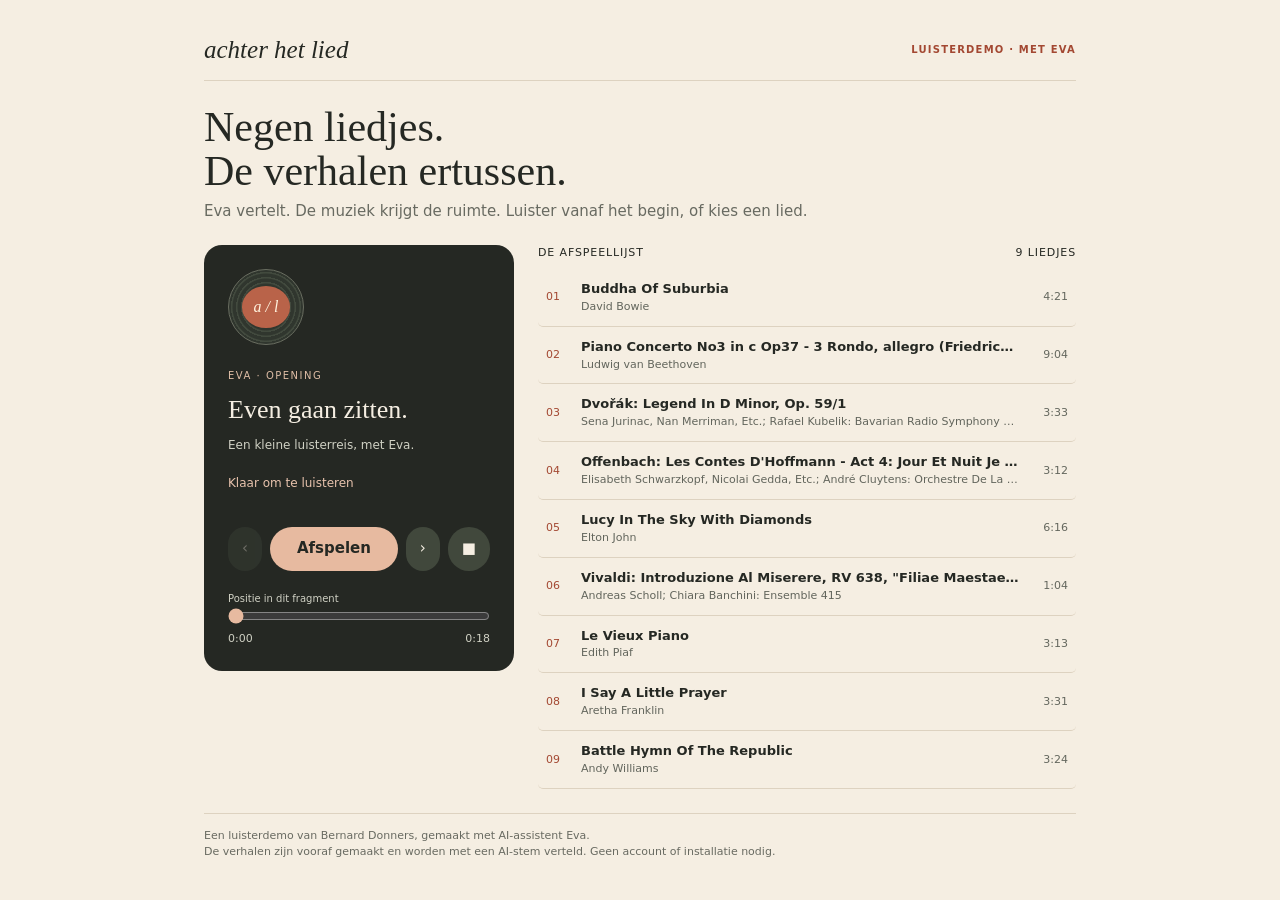
==== index.html @ a6d33fdc "Publish Achter het lied listening demo" ====
<!doctype html>
<html lang="nl"><head><meta charset="utf-8"><meta name="viewport" content="width=device-width,initial-scale=1"><title>Achter het lied — negen liedjes met Eva</title><meta name="description" content="Negen liedjes, met de verhalen ertussen. Een luisterdemo van Bernard Donners: Eva vertelt, daarna krijgt de muziek de ruimte."><meta property="og:type" content="website"><meta property="og:title" content="Achter het lied — negen liedjes met Eva"><meta property="og:description" content="Een luisterdemo van Bernard Donners. Kies een lied of luister vanaf het begin: Eva vertelt, daarna klinkt de muziek."><meta property="og:url" content="https://berndonn.github.io/achter-het-lied-demo/"><meta property="og:locale" content="nl_NL"><meta name="referrer" content="no-referrer"><style>
:root{color-scheme:light;--paper:#f5eee2;--ink:#252823;--clay:#a34832;--line:#ddd2c0}*{box-sizing:border-box}body{margin:0;background:var(--paper);color:var(--ink);font:15px/1.45 system-ui,sans-serif}main{max-width:920px;margin:36px auto;padding:0 24px}header{display:flex;align-items:center;justify-content:space-between;gap:12px;border-bottom:1px solid var(--line);padding-bottom:16px}.brand{font:italic 25px Georgia,serif}.badge{font-size:10px;letter-spacing:.12em;text-transform:uppercase;color:var(--clay);font-weight:750}h1{font:42px/1.05 Georgia,serif;margin:24px 0 8px}p{margin:0}.intro{color:#686a61;margin-bottom:22px}.layout{display:grid;grid-template-columns:310px minmax(0,1fr);gap:24px;align-items:start}.player{background:var(--ink);color:var(--paper);padding:24px;border-radius:18px;position:sticky;top:20px;overflow:hidden}.disc{width:76px;height:76px;border-radius:50%;border:1px solid #696d60;background:repeating-radial-gradient(circle,#30362e 0 3px,#424a3e 4px 5px);display:grid;place-items:center;margin-bottom:24px}.disc:after{content:'a / l';background:#b96349;color:#fff2dd;border-radius:50%;padding:12px;font:italic 16px Georgia,serif}.eyebrow{font-size:10px;letter-spacing:.15em;text-transform:uppercase;color:#debda5}h2{font:26px/1.15 Georgia,serif;margin:12px 0;overflow-wrap:anywhere}#artist{font-size:12px;color:#d0d1c4;overflow-wrap:anywhere}#status{font-size:12px;color:#e8c3ad;min-height:36px;margin-top:20px}.controls{display:flex;gap:8px;align-items:center;margin:16px 0}button{font:inherit;cursor:pointer;touch-action:manipulation}button:focus-visible,input:focus-visible{outline:3px solid #d4845f;outline-offset:3px}.controls button{background:#41483c;color:var(--paper);border:0;border-radius:30px;min-height:44px;padding:10px 14px}.controls #play{background:#e7baa0;color:#252823;flex:1;font-weight:650}.controls button:disabled{opacity:.35;cursor:default}#seek{width:100%;accent-color:#e7baa0;margin:0}label[for=seek]{font-size:10px;color:#d0d1c4}.times{display:flex;justify-content:space-between;font-size:11px;font-variant-numeric:tabular-nums;color:#d0d1c4}.list-head{display:flex;justify-content:space-between;align-items:center;margin-bottom:8px;font-size:11px;letter-spacing:.08em;text-transform:uppercase}ol{list-style:none;margin:0;padding:0}.track{width:100%;display:grid;grid-template-columns:25px minmax(0,1fr) 38px;gap:10px;align-items:center;text-align:left;padding:11px 8px;border:0;border-bottom:1px solid var(--line);background:transparent;color:var(--ink);border-radius:5px}.track:hover{background:#eae0d1}.track[aria-current=true]{background:#e8d4c3}.num{color:var(--clay);font-size:11px}.title{font-size:13px;font-weight:650;display:block;white-space:nowrap;overflow:hidden;text-overflow:ellipsis}.artist{display:block;font-size:11px;color:#62655c;white-space:nowrap;overflow:hidden;text-overflow:ellipsis}.duration{font-size:11px;color:#64675e;text-align:right;font-variant-numeric:tabular-nums}footer{font-size:11px;color:#686a61;border-top:1px solid var(--line);margin:24px 0;padding-top:14px}#fixture{background:#fff0af;padding:8px;margin-top:10px;font-weight:bold} @media(max-width:650px){main{margin:18px auto;padding:0 16px}h1{font-size:34px}.layout{grid-template-columns:minmax(0,1fr);gap:20px}.player{position:static;padding:20px}.disc{float:right;width:56px;height:56px;margin:0 0 10px 12px}.disc:after{font-size:12px;padding:9px}h2{font-size:24px}#status{min-height:18px;margin-top:12px}.intro{font-size:13px}.brand{font-size:22px}}
</style></head><body><main><header><span class="brand">achter het lied</span><span class="badge">Luisterdemo · met Eva</span></header><h1>Negen liedjes.<br>De verhalen ertussen.</h1><p class="intro">Eva vertelt. De muziek krijgt de ruimte. Luister vanaf het begin, of kies een lied.</p><div class="layout"><section class="player" aria-label="Audiospeler"><div class="disc" aria-hidden="true"></div><div class="eyebrow" id="kind">Eva · opening</div><h2 id="title">Even gaan zitten.</h2><p id="artist">Een kleine luisterreis, met Eva.</p><p id="status" role="status" aria-live="polite">Klaar om te luisteren</p><div class="controls"><button id="prev" aria-label="Vorig lied" title="Vorig lied">‹</button><button id="play">Afspelen</button><button id="next" aria-label="Volgend lied" title="Volgend lied">›</button><button id="stop" aria-label="Stop" title="Stop en terug naar de opening">■</button></div><label for="seek">Positie in dit fragment</label><input id="seek" type="range" min="0" max="1" step="0.1" value="0" disabled><div class="times"><span id="elapsed">0:00</span><span id="total">—</span></div><audio id="audio" preload="metadata"></audio></section><section aria-label="Afspeellijst"><div class="list-head"><span>De afspeellijst</span><span id="count"></span></div><ol id="tracks"></ol></section></div><footer>Een luisterdemo van Bernard Donners, gemaakt met AI-assistent Eva.<br>De verhalen zijn vooraf gemaakt en worden met een AI-stem verteld. Geen account of installatie nodig.</footer></main><script src="playlist.js"></script><script>
const $=id=>document.getElementById(id),audio=$('audio');
let index=0,revision=0;const segments=playlist.segments,fmt=n=>{n=Number.isFinite(n)?Math.floor(n):0;return Math.floor(n/60)+':'+String(n%60).padStart(2,'0')};
const starts=playlist.tracks.map((_,i)=>segments.findIndex(s=>s.track===i));
$('count').textContent=playlist.tracks.length+' liedjes';
playlist.tracks.forEach((t,i)=>{const li=document.createElement('li'),b=document.createElement('button');b.className='track';b.title=t.title+' — '+t.artist;b.setAttribute('aria-label',(i+1)+'. '+t.title+' — '+t.artist);const music=segments.find(s=>s.track===i&&s.kind==='music');for(const [cl,txt] of [['num',String(i+1).padStart(2,'0')],['info',''],['duration',fmt(music.duration)]]){const el=document.createElement('span');el.className=cl;el.textContent=txt;if(cl==='info'){for(const [c,v] of [['title',t.title],['artist',t.artist]]){const x=document.createElement('span');x.className=c;x.textContent=v;el.append(x)}}b.append(el)}b.onclick=()=>load(starts[i],true);li.append(b);$('tracks').append(li)});
function paint(){const s=segments[index],t=playlist.tracks[s.track];$('kind').textContent=s.kind==='music'?'Muziek · '+(s.track+1)+' / 9':'Eva · '+({opening:'opening',story:'het verhaal',closing:'afsluiting'}[s.role]);$('title').textContent=t?t.title:s.role==='opening'?'Even gaan zitten.':'Tot de volgende keer.';$('artist').textContent=t?t.artist:'Een kleine luisterreis, met Eva.';document.querySelectorAll('.track').forEach((b,i)=>b.setAttribute('aria-current',String(s.track===i)));$('prev').disabled=index===0;$('next').disabled=s.role==='closing';}
async function play(){const ticket=revision;try{await audio.play()}catch(e){if(ticket===revision&&e.name!=='AbortError')$('status').textContent='Afspelen niet gestart. Probeer opnieuw.'}}
function load(i,autoplay=false){revision++;audio.pause();index=i;audio.src=segments[i].src;$('seek').disabled=true;$('seek').value=0;$('elapsed').textContent='0:00';$('total').textContent='—';$('status').textContent=autoplay?'Laden…':'Klaar om te luisteren';paint();audio.load();if(autoplay)play()}
$('play').onclick=()=>audio.ended&&index===segments.length-1?load(0,true):audio.paused?play():audio.pause();$('stop').onclick=()=>{load(0);$('status').textContent='Gestopt · terug bij de opening'};
$('next').onclick=()=>{const t=segments[index].track;load(t==null?starts[0]:t<8?starts[t+1]:segments.length-1,!audio.paused)};
$('prev').onclick=()=>{const s=segments[index];load(s.role==='closing'?starts[8]:s.track>0?starts[s.track-1]:0,!audio.paused)};
$('seek').oninput=()=>{if(Number.isFinite(audio.duration))audio.currentTime=Math.min(Number($('seek').value),audio.duration)};
audio.addEventListener('loadedmetadata',()=>{$('seek').max=audio.duration;$('seek').disabled=!Number.isFinite(audio.duration);$('total').textContent=fmt(audio.duration)});
audio.addEventListener('timeupdate',()=>{$('elapsed').textContent=fmt(audio.currentTime);$('seek').value=audio.currentTime});
audio.addEventListener('play',()=>{$('play').textContent='Pauzeren';$('status').textContent=segments[index].kind==='speech'?'Je luistert naar Eva':'Het lied speelt'});
audio.addEventListener('pause',()=>{$('play').textContent='Afspelen';if(!audio.ended)$('status').textContent='Gepauzeerd'});
audio.addEventListener('ended',()=>{if(index<segments.length-1)load(index+1,true);else{$('status').textContent='Afgelopen · dank je voor het luisteren';$('play').textContent='Opnieuw'}});
audio.addEventListener('error',()=>{$('status').textContent='Dit fragment kon niet laden. Kies een ander lied of probeer opnieuw.'});load(0);
</script></body></html>
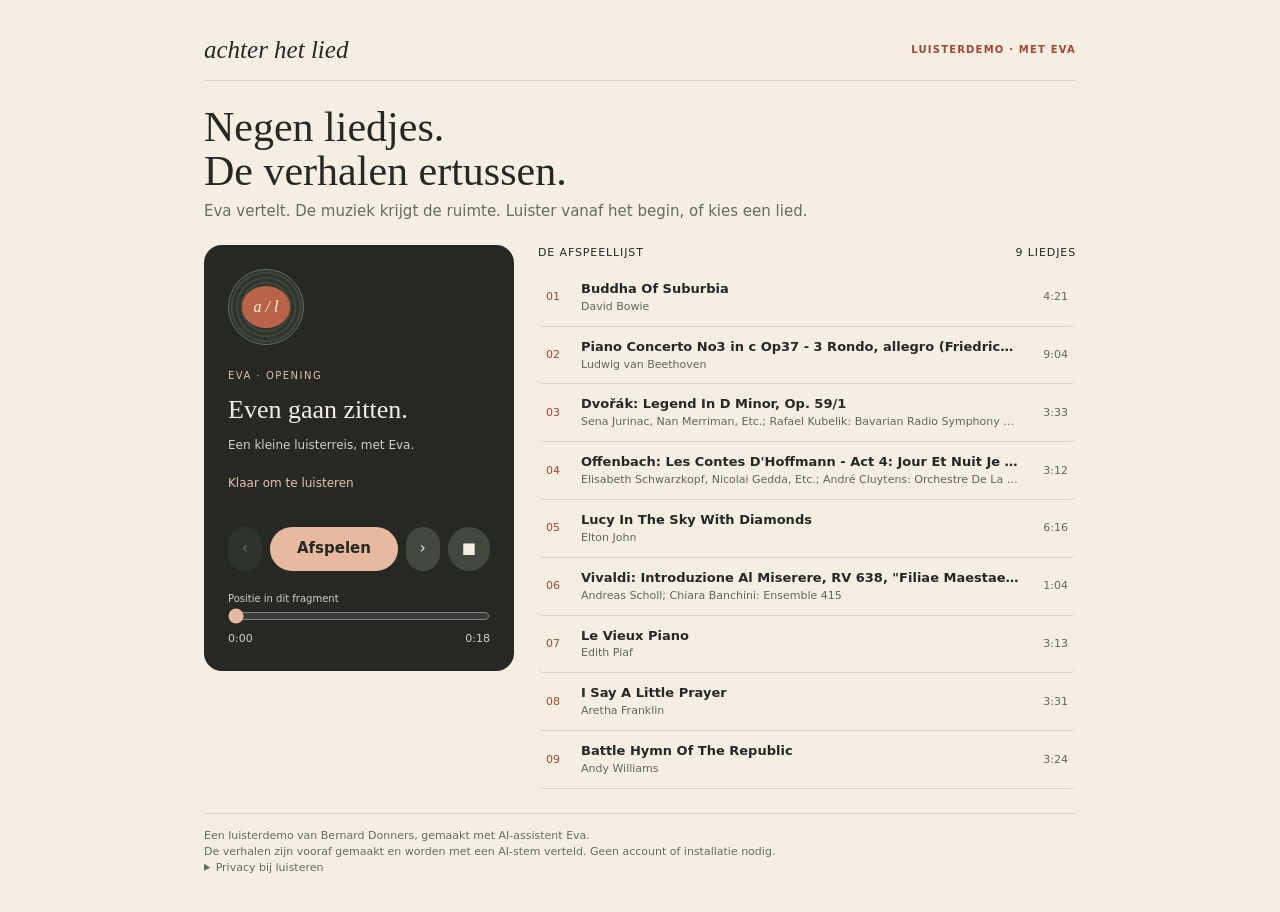
==== commit b975d3f6: "Add private aggregate playback metrics with privacy controls" ====
--- a/index.html
+++ b/index.html
@@ -1,15 +1,16 @@
 <!doctype html>
 <html lang="nl"><head><meta charset="utf-8"><meta name="viewport" content="width=device-width,initial-scale=1"><title>Achter het lied — negen liedjes met Eva</title><meta name="description" content="Negen liedjes, met de verhalen ertussen. Een luisterdemo van Bernard Donners: Eva vertelt, daarna krijgt de muziek de ruimte."><meta property="og:type" content="website"><meta property="og:title" content="Achter het lied — negen liedjes met Eva"><meta property="og:description" content="Een luisterdemo van Bernard Donners. Kies een lied of luister vanaf het begin: Eva vertelt, daarna klinkt de muziek."><meta property="og:url" content="https://berndonn.github.io/achter-het-lied-demo/"><meta property="og:locale" content="nl_NL"><meta name="referrer" content="no-referrer"><style>
 :root{color-scheme:light;--paper:#f5eee2;--ink:#252823;--clay:#a34832;--line:#ddd2c0}*{box-sizing:border-box}body{margin:0;background:var(--paper);color:var(--ink);font:15px/1.45 system-ui,sans-serif}main{max-width:920px;margin:36px auto;padding:0 24px}header{display:flex;align-items:center;justify-content:space-between;gap:12px;border-bottom:1px solid var(--line);padding-bottom:16px}.brand{font:italic 25px Georgia,serif}.badge{font-size:10px;letter-spacing:.12em;text-transform:uppercase;color:var(--clay);font-weight:750}h1{font:42px/1.05 Georgia,serif;margin:24px 0 8px}p{margin:0}.intro{color:#686a61;margin-bottom:22px}.layout{display:grid;grid-template-columns:310px minmax(0,1fr);gap:24px;align-items:start}.player{background:var(--ink);color:var(--paper);padding:24px;border-radius:18px;position:sticky;top:20px;overflow:hidden}.disc{width:76px;height:76px;border-radius:50%;border:1px solid #696d60;background:repeating-radial-gradient(circle,#30362e 0 3px,#424a3e 4px 5px);display:grid;place-items:center;margin-bottom:24px}.disc:after{content:'a / l';background:#b96349;color:#fff2dd;border-radius:50%;padding:12px;font:italic 16px Georgia,serif}.eyebrow{font-size:10px;letter-spacing:.15em;text-transform:uppercase;color:#debda5}h2{font:26px/1.15 Georgia,serif;margin:12px 0;overflow-wrap:anywhere}#artist{font-size:12px;color:#d0d1c4;overflow-wrap:anywhere}#status{font-size:12px;color:#e8c3ad;min-height:36px;margin-top:20px}.controls{display:flex;gap:8px;align-items:center;margin:16px 0}button{font:inherit;cursor:pointer;touch-action:manipulation}button:focus-visible,input:focus-visible{outline:3px solid #d4845f;outline-offset:3px}.controls button{background:#41483c;color:var(--paper);border:0;border-radius:30px;min-height:44px;padding:10px 14px}.controls #play{background:#e7baa0;color:#252823;flex:1;font-weight:650}.controls button:disabled{opacity:.35;cursor:default}#seek{width:100%;accent-color:#e7baa0;margin:0}label[for=seek]{font-size:10px;color:#d0d1c4}.times{display:flex;justify-content:space-between;font-size:11px;font-variant-numeric:tabular-nums;color:#d0d1c4}.list-head{display:flex;justify-content:space-between;align-items:center;margin-bottom:8px;font-size:11px;letter-spacing:.08em;text-transform:uppercase}ol{list-style:none;margin:0;padding:0}.track{width:100%;display:grid;grid-template-columns:25px minmax(0,1fr) 38px;gap:10px;align-items:center;text-align:left;padding:11px 8px;border:0;border-bottom:1px solid var(--line);background:transparent;color:var(--ink);border-radius:5px}.track:hover{background:#eae0d1}.track[aria-current=true]{background:#e8d4c3}.num{color:var(--clay);font-size:11px}.title{font-size:13px;font-weight:650;display:block;white-space:nowrap;overflow:hidden;text-overflow:ellipsis}.artist{display:block;font-size:11px;color:#62655c;white-space:nowrap;overflow:hidden;text-overflow:ellipsis}.duration{font-size:11px;color:#64675e;text-align:right;font-variant-numeric:tabular-nums}footer{font-size:11px;color:#686a61;border-top:1px solid var(--line);margin:24px 0;padding-top:14px}#fixture{background:#fff0af;padding:8px;margin-top:10px;font-weight:bold} @media(max-width:650px){main{margin:18px auto;padding:0 16px}h1{font-size:34px}.layout{grid-template-columns:minmax(0,1fr);gap:20px}.player{position:static;padding:20px}.disc{float:right;width:56px;height:56px;margin:0 0 10px 12px}.disc:after{font-size:12px;padding:9px}h2{font-size:24px}#status{min-height:18px;margin-top:12px}.intro{font-size:13px}.brand{font-size:22px}}
-</style></head><body><main><header><span class="brand">achter het lied</span><span class="badge">Luisterdemo · met Eva</span></header><h1>Negen liedjes.<br>De verhalen ertussen.</h1><p class="intro">Eva vertelt. De muziek krijgt de ruimte. Luister vanaf het begin, of kies een lied.</p><div class="layout"><section class="player" aria-label="Audiospeler"><div class="disc" aria-hidden="true"></div><div class="eyebrow" id="kind">Eva · opening</div><h2 id="title">Even gaan zitten.</h2><p id="artist">Een kleine luisterreis, met Eva.</p><p id="status" role="status" aria-live="polite">Klaar om te luisteren</p><div class="controls"><button id="prev" aria-label="Vorig lied" title="Vorig lied">‹</button><button id="play">Afspelen</button><button id="next" aria-label="Volgend lied" title="Volgend lied">›</button><button id="stop" aria-label="Stop" title="Stop en terug naar de opening">■</button></div><label for="seek">Positie in dit fragment</label><input id="seek" type="range" min="0" max="1" step="0.1" value="0" disabled><div class="times"><span id="elapsed">0:00</span><span id="total">—</span></div><audio id="audio" preload="metadata"></audio></section><section aria-label="Afspeellijst"><div class="list-head"><span>De afspeellijst</span><span id="count"></span></div><ol id="tracks"></ol></section></div><footer>Een luisterdemo van Bernard Donners, gemaakt met AI-assistent Eva.<br>De verhalen zijn vooraf gemaakt en worden met een AI-stem verteld. Geen account of installatie nodig.</footer></main><script src="playlist.js"></script><script>
+</style></head><body><main><header><span class="brand">achter het lied</span><span class="badge">Luisterdemo · met Eva</span></header><h1>Negen liedjes.<br>De verhalen ertussen.</h1><p class="intro">Eva vertelt. De muziek krijgt de ruimte. Luister vanaf het begin, of kies een lied.</p><div class="layout"><section class="player" aria-label="Audiospeler"><div class="disc" aria-hidden="true"></div><div class="eyebrow" id="kind">Eva · opening</div><h2 id="title">Even gaan zitten.</h2><p id="artist">Een kleine luisterreis, met Eva.</p><p id="status" role="status" aria-live="polite">Klaar om te luisteren</p><div class="controls"><button id="prev" aria-label="Vorig lied" title="Vorig lied">‹</button><button id="play">Afspelen</button><button id="next" aria-label="Volgend lied" title="Volgend lied">›</button><button id="stop" aria-label="Stop" title="Stop en terug naar de opening">■</button></div><label for="seek">Positie in dit fragment</label><input id="seek" type="range" min="0" max="1" step="0.1" value="0" disabled><div class="times"><span id="elapsed">0:00</span><span id="total">—</span></div><audio id="audio" preload="metadata"></audio></section><section aria-label="Afspeellijst"><div class="list-head"><span>De afspeellijst</span><span id="count"></span></div><ol id="tracks"></ol></section></div><footer>Een luisterdemo van Bernard Donners, gemaakt met AI-assistent Eva.<br>De verhalen zijn vooraf gemaakt en worden met een AI-stem verteld. Geen account of installatie nodig.<details><summary>Privacy bij luisteren</summary><p>We tellen per dag, editie en lied muziekstarts en gemeten afspeelminuten, niet unieke personen of aandacht. Pauze, buffering, doorspoelen en Eva’s verhalen tellen niet mee. Achtergrondweergave telt waar meetbaar; ontbrekende metingen worden niet aangevuld. Alleen dagtotalen blijven maximaal 90 dagen op onze eigen server. Geen analyticscookies, bezoekers-ID’s, IP-opslag, verwijzers of locatiegegevens. Je browser en hosting verwerken wel technisch netwerkverkeer. Do Not Track en Global Privacy Control worden gerespecteerd.</p><label><input type="checkbox" id="listen-metrics" checked> Anonieme luistermeting toestaan op deze pagina (keuze wordt niet opgeslagen)</label></details></footer></main><script src="playlist.js"></script><script src="listen-analytics.js"></script><script>
 const $=id=>document.getElementById(id),audio=$('audio');
 let index=0,revision=0;const segments=playlist.segments,fmt=n=>{n=Number.isFinite(n)?Math.floor(n):0;return Math.floor(n/60)+':'+String(n%60).padStart(2,'0')};
+const listenMeter=window.ListenAnalytics?ListenAnalytics.attach(audio,'original-9-v1'):{select(){}};
 const starts=playlist.tracks.map((_,i)=>segments.findIndex(s=>s.track===i));
 $('count').textContent=playlist.tracks.length+' liedjes';
 playlist.tracks.forEach((t,i)=>{const li=document.createElement('li'),b=document.createElement('button');b.className='track';b.title=t.title+' — '+t.artist;b.setAttribute('aria-label',(i+1)+'. '+t.title+' — '+t.artist);const music=segments.find(s=>s.track===i&&s.kind==='music');for(const [cl,txt] of [['num',String(i+1).padStart(2,'0')],['info',''],['duration',fmt(music.duration)]]){const el=document.createElement('span');el.className=cl;el.textContent=txt;if(cl==='info'){for(const [c,v] of [['title',t.title],['artist',t.artist]]){const x=document.createElement('span');x.className=c;x.textContent=v;el.append(x)}}b.append(el)}b.onclick=()=>load(starts[i],true);li.append(b);$('tracks').append(li)});
 function paint(){const s=segments[index],t=playlist.tracks[s.track];$('kind').textContent=s.kind==='music'?'Muziek · '+(s.track+1)+' / 9':'Eva · '+({opening:'opening',story:'het verhaal',closing:'afsluiting'}[s.role]);$('title').textContent=t?t.title:s.role==='opening'?'Even gaan zitten.':'Tot de volgende keer.';$('artist').textContent=t?t.artist:'Een kleine luisterreis, met Eva.';document.querySelectorAll('.track').forEach((b,i)=>b.setAttribute('aria-current',String(s.track===i)));$('prev').disabled=index===0;$('next').disabled=s.role==='closing';}
 async function play(){const ticket=revision;try{await audio.play()}catch(e){if(ticket===revision&&e.name!=='AbortError')$('status').textContent='Afspelen niet gestart. Probeer opnieuw.'}}
-function load(i,autoplay=false){revision++;audio.pause();index=i;audio.src=segments[i].src;$('seek').disabled=true;$('seek').value=0;$('elapsed').textContent='0:00';$('total').textContent='—';$('status').textContent=autoplay?'Laden…':'Klaar om te luisteren';paint();audio.load();if(autoplay)play()}
+function load(i,autoplay=false){listenMeter.select(segments[i]);revision++;audio.pause();index=i;audio.src=segments[i].src;$('seek').disabled=true;$('seek').value=0;$('elapsed').textContent='0:00';$('total').textContent='—';$('status').textContent=autoplay?'Laden…':'Klaar om te luisteren';paint();audio.load();if(autoplay)play()}
 $('play').onclick=()=>audio.ended&&index===segments.length-1?load(0,true):audio.paused?play():audio.pause();$('stop').onclick=()=>{load(0);$('status').textContent='Gestopt · terug bij de opening'};
 $('next').onclick=()=>{const t=segments[index].track;load(t==null?starts[0]:t<8?starts[t+1]:segments.length-1,!audio.paused)};
 $('prev').onclick=()=>{const s=segments[index];load(s.role==='closing'?starts[8]:s.track>0?starts[s.track-1]:0,!audio.paused)};
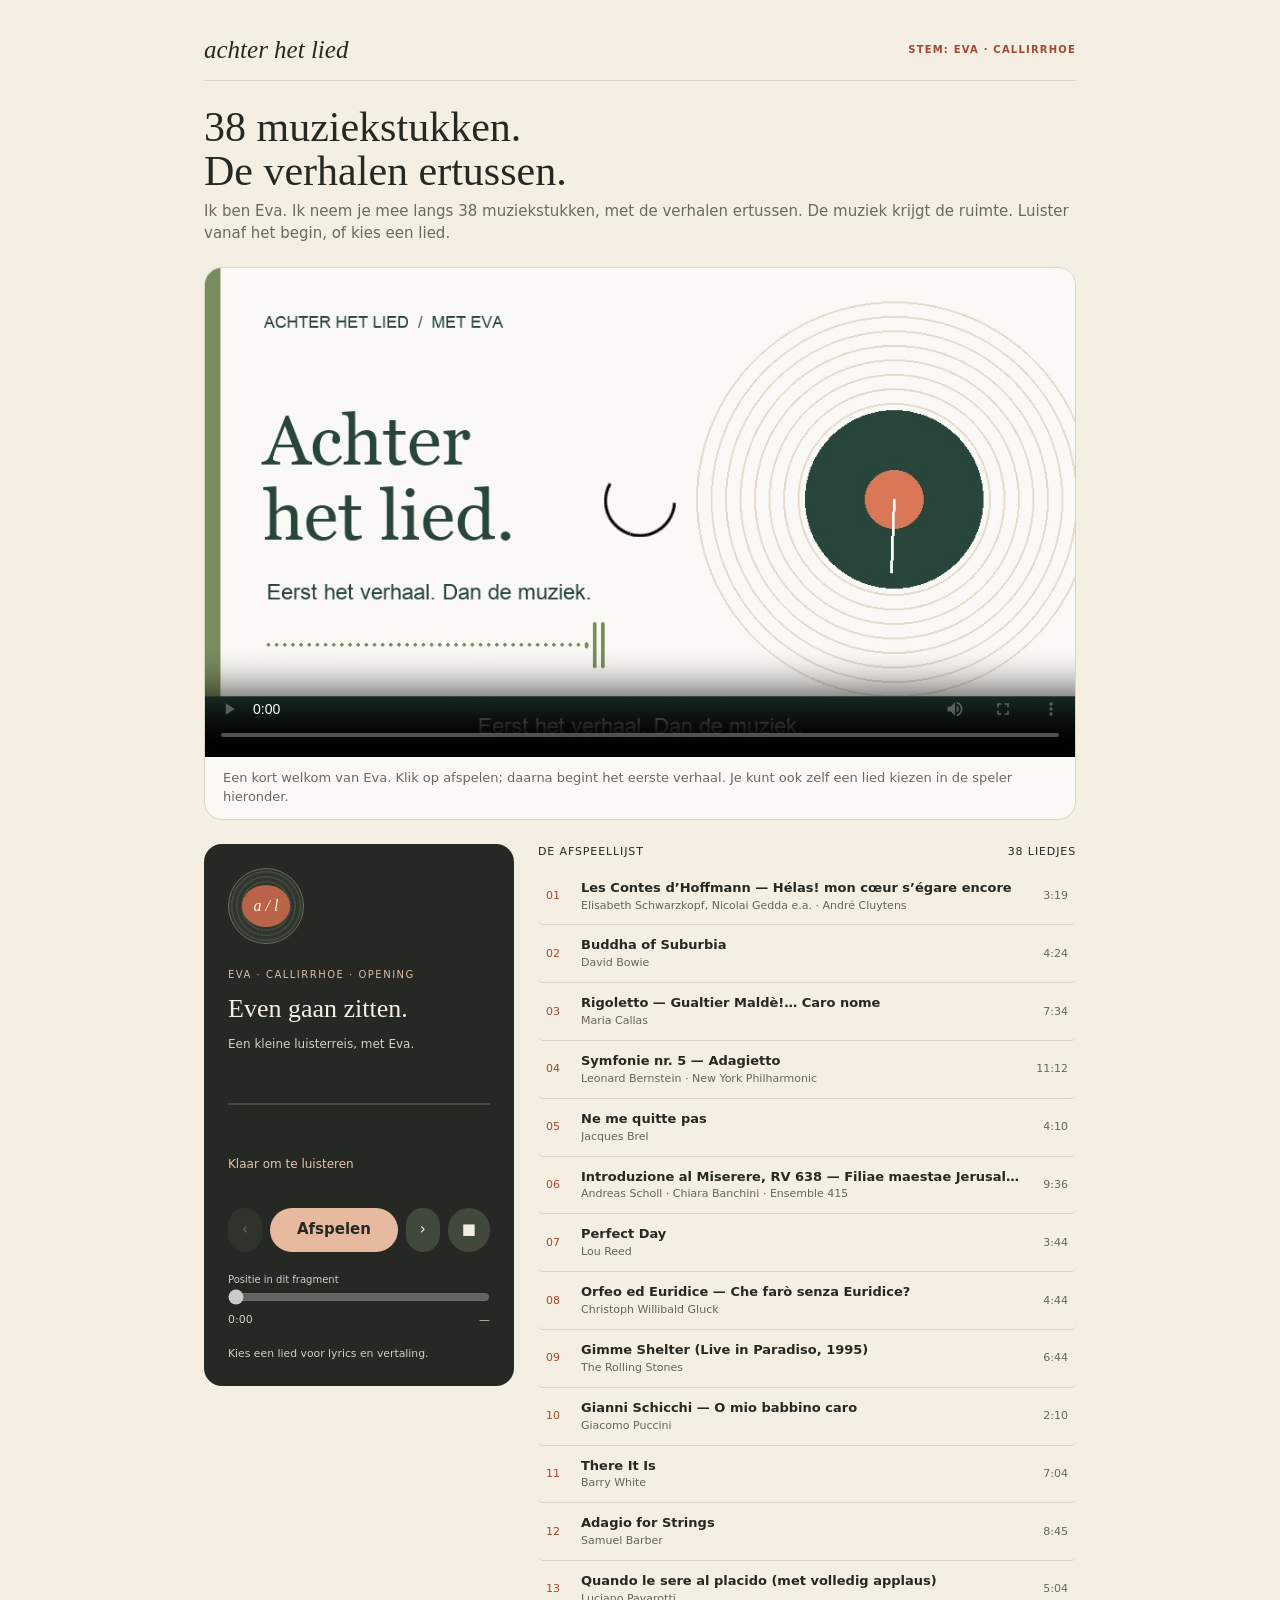
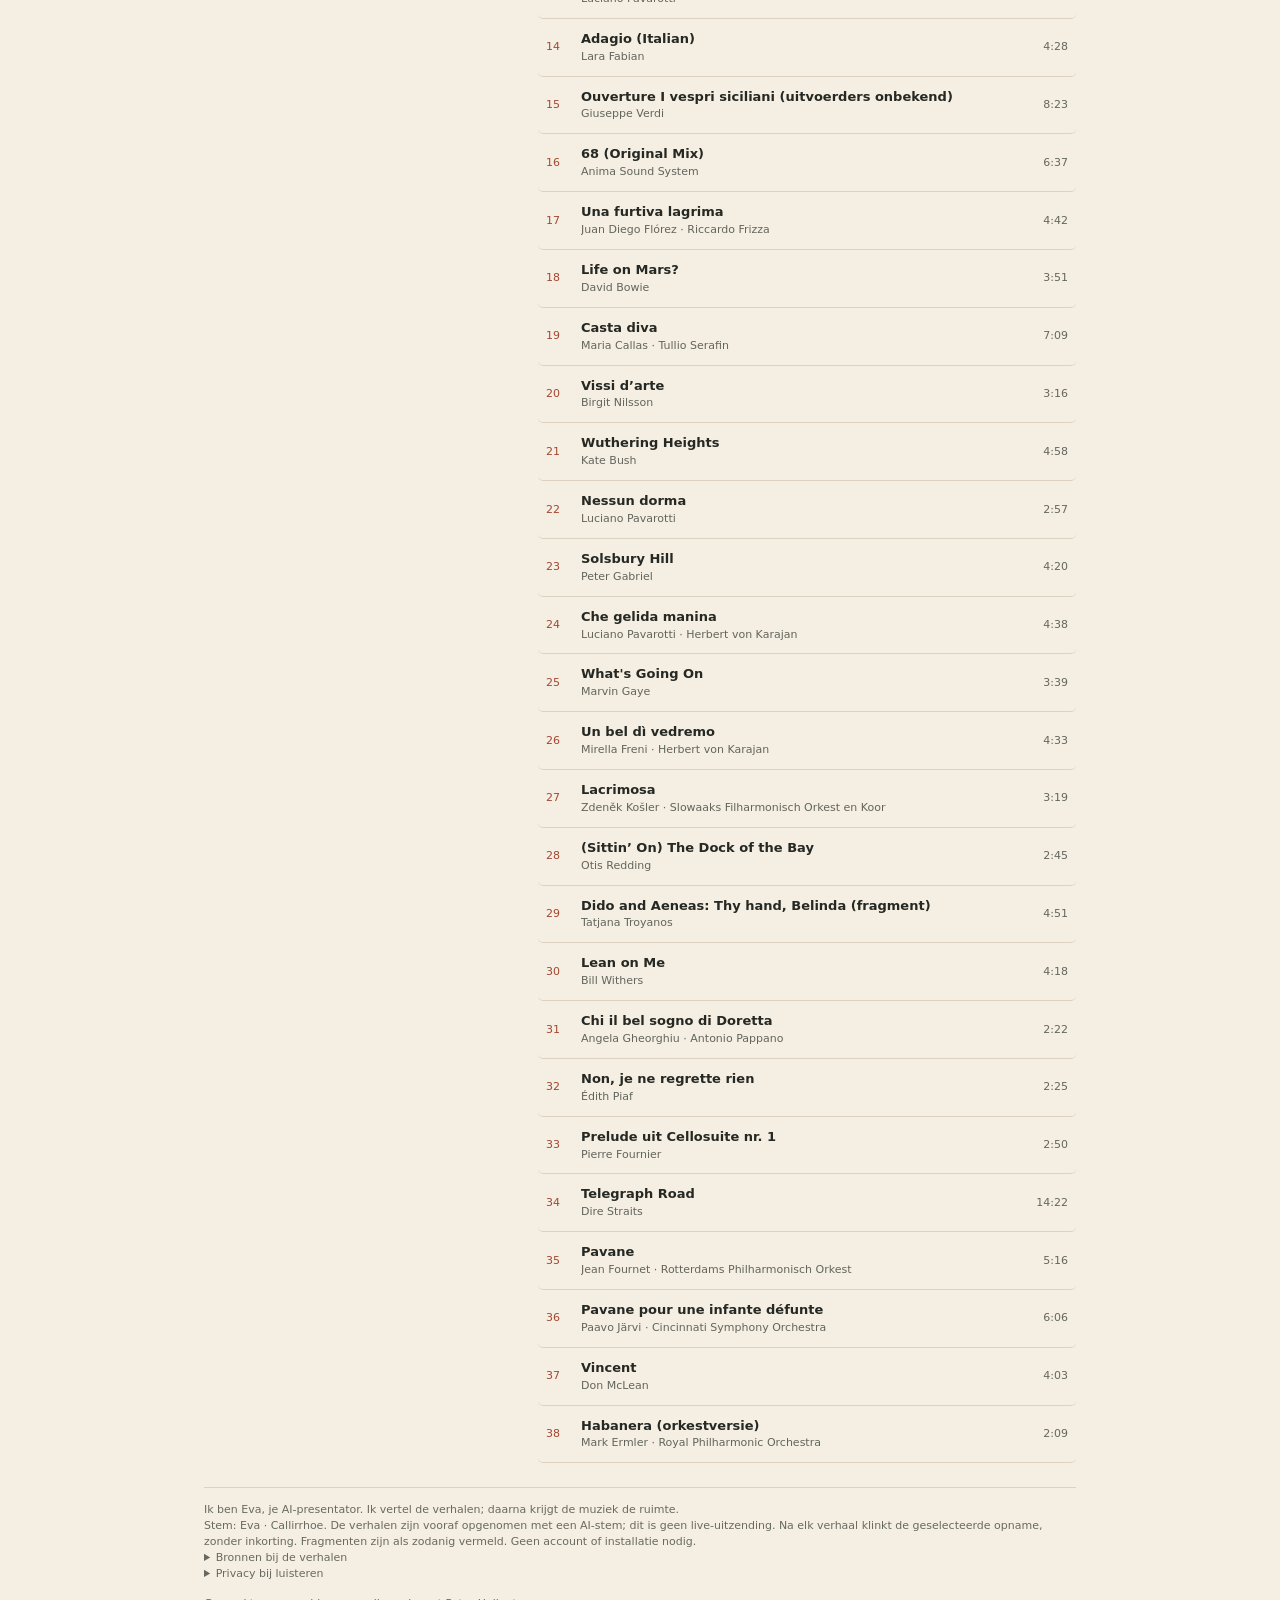
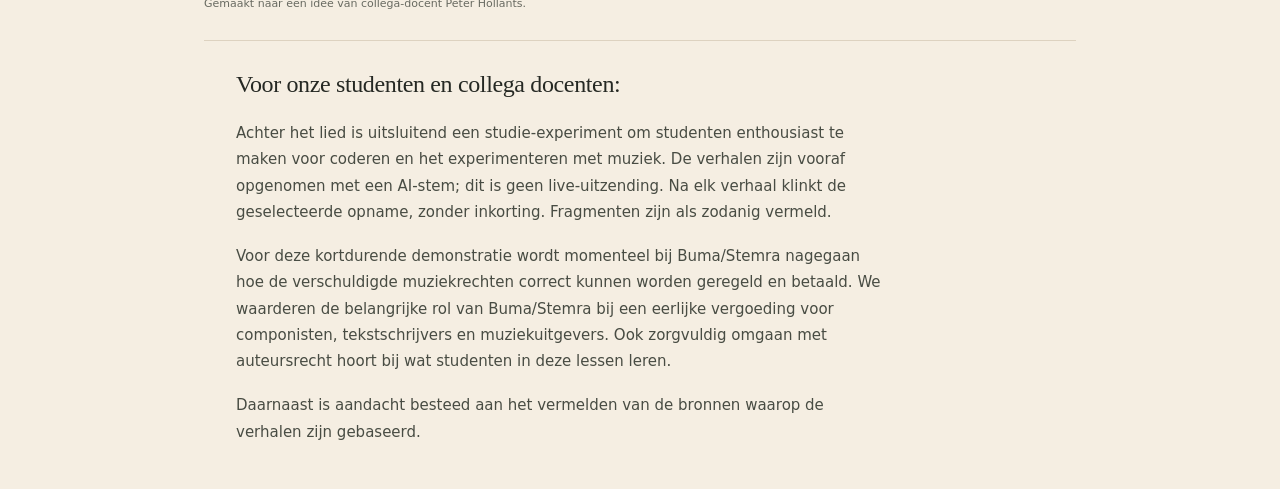
==== commit 0ed0f893: "Publish reordered 38-track Eva programme with Lean on Me and four aftersongs" ====
--- a/index.html
+++ b/index.html
@@ -1,24 +1 @@
-<!doctype html>
-<html lang="nl"><head><meta charset="utf-8"><meta name="viewport" content="width=device-width,initial-scale=1"><title>Achter het lied — negen liedjes met Eva</title><meta name="description" content="Negen liedjes, met de verhalen ertussen. Een luisterdemo van Bernard Donners: Eva vertelt, daarna krijgt de muziek de ruimte."><meta property="og:type" content="website"><meta property="og:title" content="Achter het lied — negen liedjes met Eva"><meta property="og:description" content="Een luisterdemo van Bernard Donners. Kies een lied of luister vanaf het begin: Eva vertelt, daarna klinkt de muziek."><meta property="og:url" content="https://berndonn.github.io/achter-het-lied-demo/"><meta property="og:locale" content="nl_NL"><meta name="referrer" content="no-referrer"><style>
-:root{color-scheme:light;--paper:#f5eee2;--ink:#252823;--clay:#a34832;--line:#ddd2c0}*{box-sizing:border-box}body{margin:0;background:var(--paper);color:var(--ink);font:15px/1.45 system-ui,sans-serif}main{max-width:920px;margin:36px auto;padding:0 24px}header{display:flex;align-items:center;justify-content:space-between;gap:12px;border-bottom:1px solid var(--line);padding-bottom:16px}.brand{font:italic 25px Georgia,serif}.badge{font-size:10px;letter-spacing:.12em;text-transform:uppercase;color:var(--clay);font-weight:750}h1{font:42px/1.05 Georgia,serif;margin:24px 0 8px}p{margin:0}.intro{color:#686a61;margin-bottom:22px}.layout{display:grid;grid-template-columns:310px minmax(0,1fr);gap:24px;align-items:start}.player{background:var(--ink);color:var(--paper);padding:24px;border-radius:18px;position:sticky;top:20px;overflow:hidden}.disc{width:76px;height:76px;border-radius:50%;border:1px solid #696d60;background:repeating-radial-gradient(circle,#30362e 0 3px,#424a3e 4px 5px);display:grid;place-items:center;margin-bottom:24px}.disc:after{content:'a / l';background:#b96349;color:#fff2dd;border-radius:50%;padding:12px;font:italic 16px Georgia,serif}.eyebrow{font-size:10px;letter-spacing:.15em;text-transform:uppercase;color:#debda5}h2{font:26px/1.15 Georgia,serif;margin:12px 0;overflow-wrap:anywhere}#artist{font-size:12px;color:#d0d1c4;overflow-wrap:anywhere}#status{font-size:12px;color:#e8c3ad;min-height:36px;margin-top:20px}.controls{display:flex;gap:8px;align-items:center;margin:16px 0}button{font:inherit;cursor:pointer;touch-action:manipulation}button:focus-visible,input:focus-visible{outline:3px solid #d4845f;outline-offset:3px}.controls button{background:#41483c;color:var(--paper);border:0;border-radius:30px;min-height:44px;padding:10px 14px}.controls #play{background:#e7baa0;color:#252823;flex:1;font-weight:650}.controls button:disabled{opacity:.35;cursor:default}#seek{width:100%;accent-color:#e7baa0;margin:0}label[for=seek]{font-size:10px;color:#d0d1c4}.times{display:flex;justify-content:space-between;font-size:11px;font-variant-numeric:tabular-nums;color:#d0d1c4}.list-head{display:flex;justify-content:space-between;align-items:center;margin-bottom:8px;font-size:11px;letter-spacing:.08em;text-transform:uppercase}ol{list-style:none;margin:0;padding:0}.track{width:100%;display:grid;grid-template-columns:25px minmax(0,1fr) 38px;gap:10px;align-items:center;text-align:left;padding:11px 8px;border:0;border-bottom:1px solid var(--line);background:transparent;color:var(--ink);border-radius:5px}.track:hover{background:#eae0d1}.track[aria-current=true]{background:#e8d4c3}.num{color:var(--clay);font-size:11px}.title{font-size:13px;font-weight:650;display:block;white-space:nowrap;overflow:hidden;text-overflow:ellipsis}.artist{display:block;font-size:11px;color:#62655c;white-space:nowrap;overflow:hidden;text-overflow:ellipsis}.duration{font-size:11px;color:#64675e;text-align:right;font-variant-numeric:tabular-nums}footer{font-size:11px;color:#686a61;border-top:1px solid var(--line);margin:24px 0;padding-top:14px}#fixture{background:#fff0af;padding:8px;margin-top:10px;font-weight:bold} @media(max-width:650px){main{margin:18px auto;padding:0 16px}h1{font-size:34px}.layout{grid-template-columns:minmax(0,1fr);gap:20px}.player{position:static;padding:20px}.disc{float:right;width:56px;height:56px;margin:0 0 10px 12px}.disc:after{font-size:12px;padding:9px}h2{font-size:24px}#status{min-height:18px;margin-top:12px}.intro{font-size:13px}.brand{font-size:22px}}
-</style></head><body><main><header><span class="brand">achter het lied</span><span class="badge">Luisterdemo · met Eva</span></header><h1>Negen liedjes.<br>De verhalen ertussen.</h1><p class="intro">Eva vertelt. De muziek krijgt de ruimte. Luister vanaf het begin, of kies een lied.</p><div class="layout"><section class="player" aria-label="Audiospeler"><div class="disc" aria-hidden="true"></div><div class="eyebrow" id="kind">Eva · opening</div><h2 id="title">Even gaan zitten.</h2><p id="artist">Een kleine luisterreis, met Eva.</p><p id="status" role="status" aria-live="polite">Klaar om te luisteren</p><div class="controls"><button id="prev" aria-label="Vorig lied" title="Vorig lied">‹</button><button id="play">Afspelen</button><button id="next" aria-label="Volgend lied" title="Volgend lied">›</button><button id="stop" aria-label="Stop" title="Stop en terug naar de opening">■</button></div><label for="seek">Positie in dit fragment</label><input id="seek" type="range" min="0" max="1" step="0.1" value="0" disabled><div class="times"><span id="elapsed">0:00</span><span id="total">—</span></div><audio id="audio" preload="metadata"></audio></section><section aria-label="Afspeellijst"><div class="list-head"><span>De afspeellijst</span><span id="count"></span></div><ol id="tracks"></ol></section></div><footer>Een luisterdemo van Bernard Donners, gemaakt met AI-assistent Eva.<br>De verhalen zijn vooraf gemaakt en worden met een AI-stem verteld. Geen account of installatie nodig.<details><summary>Privacy bij luisteren</summary><p>We tellen per dag, editie en lied muziekstarts en gemeten afspeelminuten, niet unieke personen of aandacht. Pauze, buffering, doorspoelen en Eva’s verhalen tellen niet mee. Achtergrondweergave telt waar meetbaar; ontbrekende metingen worden niet aangevuld. Alleen dagtotalen blijven maximaal 90 dagen op onze eigen server. Geen analyticscookies, bezoekers-ID’s, IP-opslag, verwijzers of locatiegegevens. Je browser en hosting verwerken wel technisch netwerkverkeer. Do Not Track en Global Privacy Control worden gerespecteerd.</p><label><input type="checkbox" id="listen-metrics" checked> Anonieme luistermeting toestaan op deze pagina (keuze wordt niet opgeslagen)</label></details></footer></main><script src="playlist.js"></script><script src="listen-analytics.js"></script><script>
-const $=id=>document.getElementById(id),audio=$('audio');
-let index=0,revision=0;const segments=playlist.segments,fmt=n=>{n=Number.isFinite(n)?Math.floor(n):0;return Math.floor(n/60)+':'+String(n%60).padStart(2,'0')};
-const listenMeter=window.ListenAnalytics?ListenAnalytics.attach(audio,'original-9-v1'):{select(){}};
-const starts=playlist.tracks.map((_,i)=>segments.findIndex(s=>s.track===i));
-$('count').textContent=playlist.tracks.length+' liedjes';
-playlist.tracks.forEach((t,i)=>{const li=document.createElement('li'),b=document.createElement('button');b.className='track';b.title=t.title+' — '+t.artist;b.setAttribute('aria-label',(i+1)+'. '+t.title+' — '+t.artist);const music=segments.find(s=>s.track===i&&s.kind==='music');for(const [cl,txt] of [['num',String(i+1).padStart(2,'0')],['info',''],['duration',fmt(music.duration)]]){const el=document.createElement('span');el.className=cl;el.textContent=txt;if(cl==='info'){for(const [c,v] of [['title',t.title],['artist',t.artist]]){const x=document.createElement('span');x.className=c;x.textContent=v;el.append(x)}}b.append(el)}b.onclick=()=>load(starts[i],true);li.append(b);$('tracks').append(li)});
-function paint(){const s=segments[index],t=playlist.tracks[s.track];$('kind').textContent=s.kind==='music'?'Muziek · '+(s.track+1)+' / 9':'Eva · '+({opening:'opening',story:'het verhaal',closing:'afsluiting'}[s.role]);$('title').textContent=t?t.title:s.role==='opening'?'Even gaan zitten.':'Tot de volgende keer.';$('artist').textContent=t?t.artist:'Een kleine luisterreis, met Eva.';document.querySelectorAll('.track').forEach((b,i)=>b.setAttribute('aria-current',String(s.track===i)));$('prev').disabled=index===0;$('next').disabled=s.role==='closing';}
-async function play(){const ticket=revision;try{await audio.play()}catch(e){if(ticket===revision&&e.name!=='AbortError')$('status').textContent='Afspelen niet gestart. Probeer opnieuw.'}}
-function load(i,autoplay=false){listenMeter.select(segments[i]);revision++;audio.pause();index=i;audio.src=segments[i].src;$('seek').disabled=true;$('seek').value=0;$('elapsed').textContent='0:00';$('total').textContent='—';$('status').textContent=autoplay?'Laden…':'Klaar om te luisteren';paint();audio.load();if(autoplay)play()}
-$('play').onclick=()=>audio.ended&&index===segments.length-1?load(0,true):audio.paused?play():audio.pause();$('stop').onclick=()=>{load(0);$('status').textContent='Gestopt · terug bij de opening'};
-$('next').onclick=()=>{const t=segments[index].track;load(t==null?starts[0]:t<8?starts[t+1]:segments.length-1,!audio.paused)};
-$('prev').onclick=()=>{const s=segments[index];load(s.role==='closing'?starts[8]:s.track>0?starts[s.track-1]:0,!audio.paused)};
-$('seek').oninput=()=>{if(Number.isFinite(audio.duration))audio.currentTime=Math.min(Number($('seek').value),audio.duration)};
-audio.addEventListener('loadedmetadata',()=>{$('seek').max=audio.duration;$('seek').disabled=!Number.isFinite(audio.duration);$('total').textContent=fmt(audio.duration)});
-audio.addEventListener('timeupdate',()=>{$('elapsed').textContent=fmt(audio.currentTime);$('seek').value=audio.currentTime});
-audio.addEventListener('play',()=>{$('play').textContent='Pauzeren';$('status').textContent=segments[index].kind==='speech'?'Je luistert naar Eva':'Het lied speelt'});
-audio.addEventListener('pause',()=>{$('play').textContent='Afspelen';if(!audio.ended)$('status').textContent='Gepauzeerd'});
-audio.addEventListener('ended',()=>{if(index<segments.length-1)load(index+1,true);else{$('status').textContent='Afgelopen · dank je voor het luisteren';$('play').textContent='Opnieuw'}});
-audio.addEventListener('error',()=>{$('status').textContent='Dit fragment kon niet laden. Kies een ander lied of probeer opnieuw.'});load(0);
-</script></body></html>+<!doctype html><html lang="nl"><head><meta charset="utf-8"><meta name="viewport" content="width=device-width,initial-scale=1"><meta name="referrer" content="no-referrer"><meta http-equiv="refresh" content="0;url=eva-test/"><title>Achter het lied — Eva</title><link rel="canonical" href="https://berndonn.github.io/achter-het-lied-demo/eva-test/"></head><body><p><a href="eva-test/">Luister naar de actuele uitzending van Achter het lied met Eva.</a></p></body></html>
